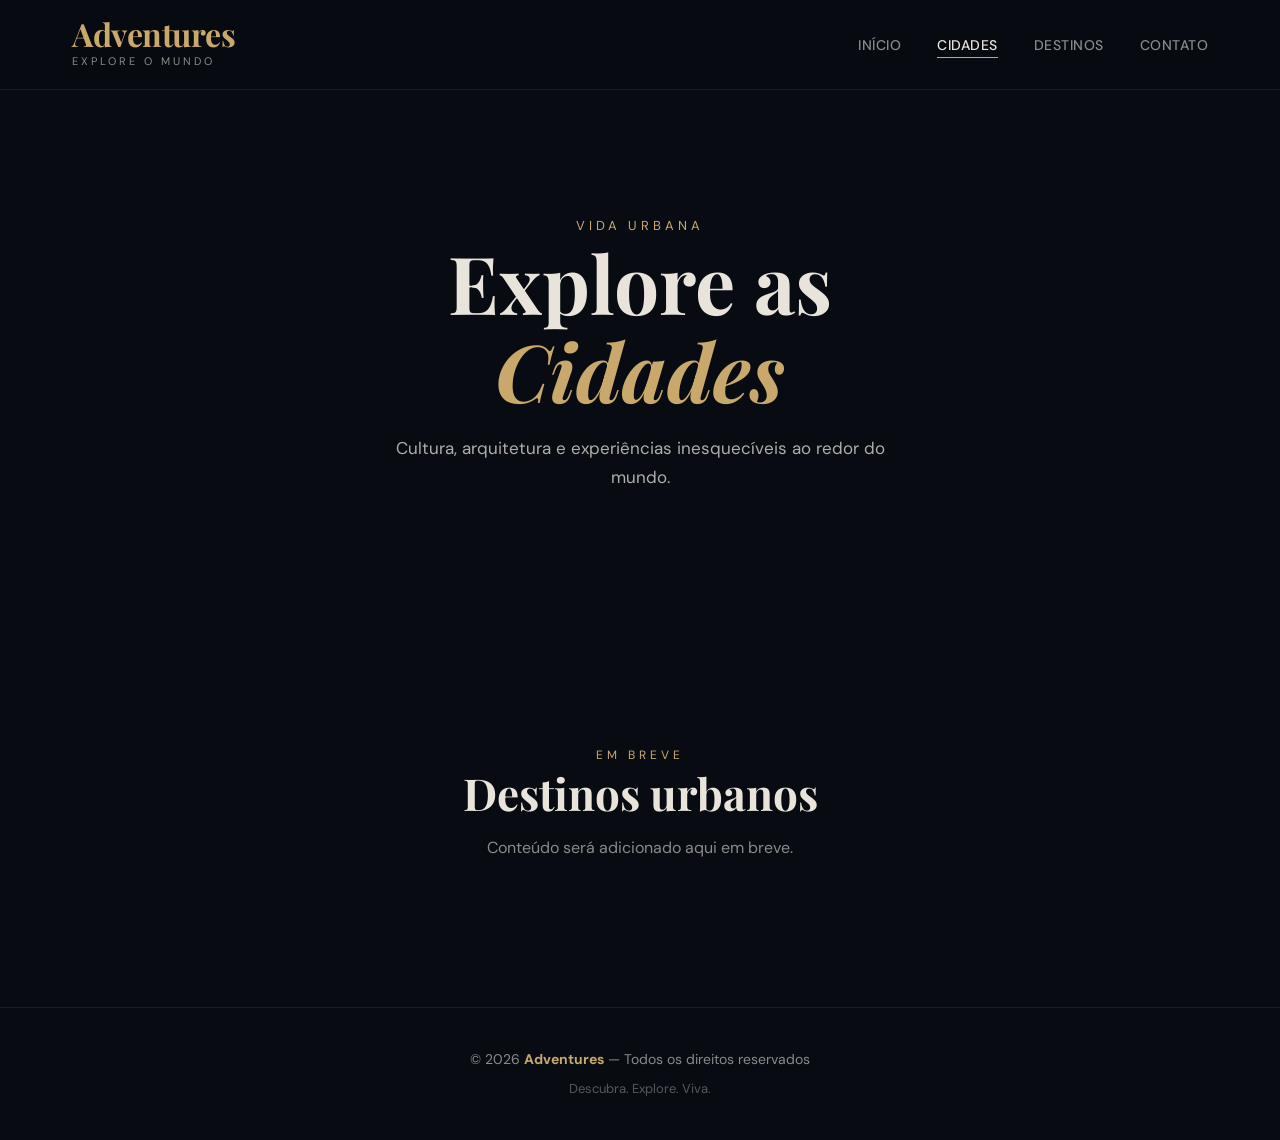
==== cidades.html @ 423bcbfc "Criação de paginas Criei algumas paginas simples sem conteudo real da aba cards/destinos, que quando" ====
<!DOCTYPE html>
<html lang="pt-BR">
<head>
  <meta charset="UTF-8">
  <meta name="viewport" content="width=device-width, initial-scale=1.0">
  <title>Cidades | Adventures</title>

  <!-- MESMO CSS -->
  <link rel="stylesheet" href="style.css">

  <!-- FONTES -->
  <link href="https://fonts.googleapis.com/css2?family=Playfair+Display:wght@400;700&family=DM+Sans:wght@400;500;700&display=swap" rel="stylesheet">
</head>

<body>

<!-- HEADER -->
<header class="header">
  <div class="header-inner">

    <div class="logo">
      <h1>Adventures</h1>
      <span class="logo-tagline">Explore o mundo</span>
    </div>

    <nav class="menu">
      <ul>
        <li><a href="index.html">Início</a></li>
        <li><a href="#" class="active">Cidades</a></li>
        <li><a href="index.html#destinos">Destinos</a></li>
        <li><a href="index.html#contato">Contato</a></li>
      </ul>
    </nav>

  </div>
</header>

<!-- HERO -->
<section class="banner" style="height: 60vh;">
  <div class="banner-overlay"></div>

  <div class="banner-content">
    <span class="banner-eyebrow">Vida urbana</span>
    <h2>Explore as <em>Cidades</em></h2>
    <p class="banner-sub">
      Cultura, arquitetura e experiências inesquecíveis ao redor do mundo.
    </p>
  </div>
</section>

<!-- SEÇÃO VAZIA (PRONTA PRA USO) -->
<section class="section">

  <div class="section-header">
    <span class="section-eyebrow">Em breve</span>
    <h2>Destinos urbanos</h2>
    <p class="section-sub">
      Conteúdo será adicionado aqui em breve.
    </p>
  </div>

</section>

<!-- FOOTER -->
<footer class="footer">
  <p>© 2026 <strong>Adventures</strong> — Todos os direitos reservados</p>
  <p class="footer-sub">Descubra. Explore. Viva.</p>
</footer>

</body>
</html>
---- style.css ----
/* ============================================================
   Adventures – style.css
   Tema: Viagens | Design: Dark luxury editorial
   ============================================================ */

/* ---------- VARIÁVEIS ---------- */
:root {
  --bg:        #080c12;
  --bg-alt:    #0f1420;
  --surface:   #141923;
  --border:    rgba(255,255,255,0.08);
  --text:      #e8e4dc;
  --text-muted:#8a8a8a;
  --accent:    #c9a86c;       /* dourado */
  --accent-2:  #4a90d9;       /* azul */
  --radius:    12px;
  --font-head: 'Playfair Display', Georgia, serif;
  --font-body: 'DM Sans', Arial, sans-serif;
  --shadow:    0 16px 40px rgba(0,0,0,0.5);
  --transition:0.35s ease;
}

/* ---------- RESET & BASE ---------- */
*, *::before, *::after {
  margin: 0;
  padding: 0;
  box-sizing: border-box;
}

html {
  scroll-behavior: smooth;
}

body {
  background: var(--bg);
  color: var(--text);
  font-family: var(--font-body);
  font-size: 16px;
  line-height: 1.7;
  -webkit-font-smoothing: antialiased;
}

img {
  display: block;
  max-width: 100%;
}

a {
  color: inherit;
  text-decoration: none;
}

/* Classe para leitores de tela apenas */
.sr-only {
  position: absolute;
  width: 1px; height: 1px;
  padding: 0; margin: -1px;
  overflow: hidden;
  clip: rect(0,0,0,0);
  white-space: nowrap;
  border: 0;
}

/* ---------- HEADER ---------- */
.header {
  position: sticky;
  top: 0;
  z-index: 100;
  background: rgba(8, 12, 18, 0.92);
  backdrop-filter: blur(12px);
  -webkit-backdrop-filter: blur(12px);
  border-bottom: 1px solid var(--border);
}

.header-inner {
  max-width: 1200px;
  margin: 0 auto;
  padding: 18px 32px;
  display: flex;
  align-items: center;
  justify-content: space-between;
  gap: 24px;
}

.logo h1 {
  font-family: var(--font-head);
  font-size: 32px;
  font-weight: 700;
  color: var(--accent);
  letter-spacing: -0.5px;
  line-height: 1;
}

.logo-tagline {
  font-size: 11px;
  color: var(--text-muted);
  letter-spacing: 3px;
  text-transform: uppercase;
  display: block;
  margin-top: 2px;
}

/* MENU */
.menu ul {
  list-style: none;
  display: flex;
  gap: 36px;
}

.menu a {
  font-size: 14px;
  font-weight: 500;
  color: var(--text-muted);
  letter-spacing: 0.5px;
  text-transform: uppercase;
  transition: color var(--transition);
  padding-bottom: 4px;
  position: relative;
}

.menu a::after {
  content: '';
  position: absolute;
  bottom: 0; left: 0;
  width: 0; height: 1px;
  background: var(--accent);
  transition: width var(--transition);
}

.menu a:hover,
.menu a.active {
  color: var(--text);
}

.menu a:hover::after,
.menu a.active::after {
  width: 100%;
}

/* HAMBURGUER */
.menu-toggle {
  display: none;
  flex-direction: column;
  gap: 5px;
  background: none;
  border: none;
  cursor: pointer;
  padding: 4px;
}

.menu-toggle span {
  display: block;
  width: 24px;
  height: 2px;
  background: var(--text);
  border-radius: 2px;
  transition: var(--transition);
}

.menu-toggle.open span:nth-child(1) { transform: translateY(7px) rotate(45deg); }
.menu-toggle.open span:nth-child(2) { opacity: 0; }
.menu-toggle.open span:nth-child(3) { transform: translateY(-7px) rotate(-45deg); }

/* ---------- BANNER / HERO ---------- */
.banner {
  position: relative;
  height: 100vh;
  min-height: 560px;
  background: url('https://images.unsplash.com/photo-1506905925346-21bda4d32df4?w=1600&q=85')
              center / cover no-repeat;
  display: flex;
  align-items: center;
  justify-content: center;
  text-align: center;
  overflow: hidden;
}



.banner-overlay {
  position: absolute;
  inset: 0;
  background: linear-gradient(
    to bottom,
    rgba(8,12,18,0.3) 0%,
    rgba(8,12,18,0.55) 50%,
    rgba(8,12,18,0.85) 100%
  );
}

.banner-content {
  position: relative;
  z-index: 1;
  max-width: 700px;
  padding: 0 24px;
  animation: fadeUp 1s ease both;
}

.banner-eyebrow {
  font-size: 13px;
  letter-spacing: 4px;
  text-transform: uppercase;
  color: var(--accent);
  margin-bottom: 20px;
}

.banner-content h2 {
  font-family: var(--font-head);
  font-size: clamp(40px, 7vw, 80px);
  font-weight: 700;
  line-height: 1.1;
  margin-bottom: 20px;
}

.banner-content h2 em {
  font-style: italic;
  color: var(--accent);
}

.banner-sub {
  font-size: 17px;
  color: rgba(232,228,220,0.75);
  margin-bottom: 36px;
  max-width: 500px;
  margin-left: auto;
  margin-right: auto;
}

/* Scroll indicator */
.scroll-indicator {
  position: absolute;
  bottom: 36px;
  left: 50%;
  transform: translateX(-50%);
  width: 28px; height: 44px;
  border: 2px solid rgba(255,255,255,0.3);
  border-radius: 14px;
  display: flex;
  align-items: flex-start;
  justify-content: center;
  padding-top: 6px;
}

.scroll-indicator span {
  display: block;
  width: 4px; height: 8px;
  background: var(--accent);
  border-radius: 2px;
  animation: scrollBounce 1.8s infinite;
}

/* ---------- BOTÕES ---------- */
.btn-primary {
  display: inline-block;
  padding: 14px 36px;
  background: var(--accent);
  color: #080c12;
  font-family: var(--font-body);
  font-size: 14px;
  font-weight: 600;
  letter-spacing: 1px;
  text-transform: uppercase;
  border-radius: var(--radius);
  border: none;
  cursor: pointer;
  transition: background var(--transition), transform var(--transition), box-shadow var(--transition);
}

.btn-primary:hover {
  background: #d9b87a;
  transform: translateY(-2px);
  box-shadow: 0 8px 24px rgba(201,168,108,0.4);
}

.btn-primary:focus-visible {
  outline: 2px solid var(--accent);
  outline-offset: 4px;
}

.btn-full { width: 100%; text-align: center; }

/* ---------- SECTIONS ---------- */
.section {
  padding: 90px 32px;
  max-width: 1200px;
  margin: 0 auto;
}

.section-alt {
  background: var(--bg-alt);
  max-width: 100%;
  padding: 90px 32px;
}

.section-alt > * {
  max-width: 1200px;
  margin-left: auto;
  margin-right: auto;
}

.section-header {
  text-align: center;
  margin-bottom: 56px;
}

.section-eyebrow {
  font-size: 12px;
  letter-spacing: 4px;
  text-transform: uppercase;
  color: var(--accent);
  margin-bottom: 12px;
}

.section-header h2 {
  font-family: var(--font-head);
  font-size: clamp(28px, 4vw, 44px);
  font-weight: 700;
  margin-bottom: 14px;
  line-height: 1.2;
}

.section-sub {
  color: var(--text-muted);
  font-size: 16px;
  max-width: 500px;
  margin: 0 auto;
}

/* ---------- CARDS ---------- */
.cards {
  display: grid;
  grid-template-columns: repeat(auto-fill, minmax(270px, 1fr));
  gap: 28px;
}

.card {
  background: var(--surface);
  border-radius: var(--radius);
  overflow: hidden;
  box-shadow: var(--shadow);
  border: 1px solid var(--border);
  transition: transform var(--transition), box-shadow var(--transition);
  cursor: pointer;
}

.card:hover,
.card:focus {
  transform: translateY(-6px);
  box-shadow: 0 24px 56px rgba(0,0,0,0.6);
  outline: none;
}

.card:focus-visible {
  outline: 2px solid var(--accent);
  outline-offset: 3px;
}

.card-img-wrap {
  position: relative;
  overflow: hidden;
}

.card-img-wrap img {
  width: 100%;
  height: 210px;
  object-fit: cover;
  transition: transform 0.5s ease;
}

.card:hover .card-img-wrap img {
  transform: scale(1.07);
}

.card-badge {
  position: absolute;
  top: 14px; left: 14px;
  background: rgba(8,12,18,0.75);
  backdrop-filter: blur(6px);
  color: var(--accent);
  font-size: 12px;
  font-weight: 600;
  letter-spacing: 1px;
  text-transform: uppercase;
  padding: 5px 12px;
  border-radius: 20px;
  border: 1px solid rgba(201,168,108,0.3);
}

.card-content {
  padding: 22px;
}

.card-content h3 {
  font-family: var(--font-head);
  font-size: 20px;
  margin-bottom: 8px;
}

.card-content p {
  color: var(--text-muted);
  font-size: 14px;
  margin-bottom: 16px;
}

.card-link {
  font-size: 13px;
  font-weight: 600;
  color: var(--accent);
  letter-spacing: 0.5px;
  transition: letter-spacing var(--transition);
}

.card-link:hover {
  letter-spacing: 1.5px;
}

/* ---------- DICAS ---------- */
.tips-grid {
  display: grid;
  grid-template-columns: repeat(auto-fill, minmax(220px, 1fr));
  gap: 28px;
  max-width: 1200px;
  margin: 0 auto;
}

.tip-item {
  cursor:pointer;
  background: var(--surface);
  border: 1px solid var(--border);
  border-radius: var(--radius);
  padding: 28px 24px;
  text-align: center;
  transition: border-color var(--transition), transform var(--transition);
}

.tip-item:hover {
  border-color: var(--accent);
  transform: translateY(-4px);
}

.tip-icon {
  font-size: 36px;
  display: block;
  margin-bottom: 14px;
}

.tip-item h4 {
  font-family: var(--font-head);
  font-size: 17px;
  margin-bottom: 8px;
}

.tip-item p {
  font-size: 13px;
  color: var(--text-muted);
}

/* ---------- BUSCA ---------- */
.search-wrap {
  display: flex;
  gap: 12px;
  max-width: 560px;
  margin: 0 auto 20px;
  flex-wrap: wrap;
}

.search-input {
  flex: 1;
  min-width: 200px;
  padding: 14px 20px;
  background: var(--surface);
  border: 1px solid var(--border);
  border-radius: var(--radius);
  color: var(--text);
  font-family: var(--font-body);
  font-size: 15px;
  transition: border-color var(--transition);
  outline: none;
}

.search-input:focus {
  border-color: var(--accent);
}

.search-input::placeholder {
  color: var(--text-muted);
}

.btn-search {
  padding: 14px 28px;
  background: var(--accent);
  color: #080c12;
  border: none;
  border-radius: var(--radius);
  font-family: var(--font-body);
  font-size: 14px;
  font-weight: 600;
  cursor: pointer;
  transition: background var(--transition), transform var(--transition);
  white-space: nowrap;
}

.btn-search:hover {
  background: #d9b87a;
  transform: translateY(-1px);
}

.btn-search:focus-visible {
  outline: 2px solid var(--accent);
  outline-offset: 4px;
}

.search-result {
  text-align: center;
  font-size: 15px;
  color: var(--accent);
  min-height: 24px;
  transition: opacity 0.3s;
}

/* ---------- FORMULÁRIO ---------- */
.contact-form {
  max-width: 620px;
  margin: 0 auto;
  display: flex;
  flex-direction: column;
  gap: 20px;
}

.form-group {
  display: flex;
  flex-direction: column;
  gap: 7px;
}

.form-group label {
  font-size: 13px;
  font-weight: 500;
  letter-spacing: 0.5px;
  text-transform: uppercase;
  color: var(--text-muted);
}

.form-group label span {
  color: #e05c5c;
}

.form-group input,
.form-group textarea,
.form-group select {
  padding: 13px 16px;
  background: var(--surface);
  border: 1px solid var(--border);
  border-radius: var(--radius);
  color: var(--text);
  font-family: var(--font-body);
  font-size: 15px;
  outline: none;
  transition: border-color var(--transition);
  resize: vertical;
}

.form-group input:focus,
.form-group textarea:focus,
.form-group select:focus {
  border-color: var(--accent);
}

.form-group select {
  cursor: pointer;
  appearance: none;
  background-image: url("data:image/svg+xml,%3Csvg xmlns='http://www.w3.org/2000/svg' width='12' height='8' viewBox='0 0 12 8'%3E%3Cpath fill='%238a8a8a' d='M6 8L0 0h12z'/%3E%3C/svg%3E");
  background-repeat: no-repeat;
  background-position: right 16px center;
}

.form-group select option {
  background: var(--surface);
}

.field-error {
  font-size: 12px;
  color: #e05c5c;
  min-height: 16px;
}

.form-success {
  text-align: center;
  color: #5cb85c;
  font-size: 15px;
  min-height: 20px;
}

/* ---------- FOOTER ---------- */
.footer {
  text-align: center;
  padding: 40px 32px;
  border-top: 1px solid var(--border);
  color: var(--text-muted);
  font-size: 14px;
}

.footer strong {
  color: var(--accent);
}

.footer-sub {
  margin-top: 6px;
  font-size: 13px;
  opacity: 0.6;
}

/* ---------- BOTÃO VOLTAR AO TOPO ---------- */
.back-to-top {
  position: fixed;
  bottom: 28px;
  right: 28px;
  width: 46px; height: 46px;
  background: var(--accent);
  color: #080c12;
  border: none;
  border-radius: 50%;
  font-size: 18px;
  font-weight: 700;
  cursor: pointer;
  display: flex;
  align-items: center;
  justify-content: center;
  box-shadow: 0 4px 20px rgba(201,168,108,0.4);
  transition: opacity var(--transition), transform var(--transition);
  opacity: 0;
  pointer-events: none;
  z-index: 200;
}

.back-to-top.visible {
  opacity: 1;
  pointer-events: auto;
}

.back-to-top:hover {
  transform: translateY(-3px);
}

.back-to-top:focus-visible {
  outline: 2px solid var(--accent);
  outline-offset: 4px;
}

/* ---------- ANIMAÇÕES ---------- */
@keyframes fadeUp {
  from { opacity: 0; transform: translateY(30px); }
  to   { opacity: 1; transform: translateY(0); }
}

@keyframes scrollBounce {
  0%, 100% { transform: translateY(0); opacity: 1; }
  60%       { transform: translateY(14px); opacity: 0.3; }
}

/* Animação de entrada dos elementos */
.card,
.tip-item {
  opacity: 0;
  transform: translateY(24px);
  transition: opacity 0.55s ease, transform 0.55s ease, box-shadow var(--transition);
}

.card.visible,
.tip-item.visible {
  opacity: 1;
  transform: translateY(0);
}

/* ---------- RESPONSIVIDADE ---------- */

/* Tablet */
@media (max-width: 900px) {
  .section { padding: 70px 24px; }
  .section-alt { padding: 70px 24px; }
  .banner-content h2 { font-size: 48px; }
}

/* Mobile */
@media (max-width: 640px) {
  .header-inner { padding: 16px 20px; }

  /* Hamburguer visível */
  .menu-toggle { display: flex; }

  /* Menu mobile */
  .menu {
    position: absolute;
    top: 100%;
    left: 0; right: 0;
    background: rgba(8,12,18,0.97);
    backdrop-filter: blur(12px);
    border-bottom: 1px solid var(--border);
    max-height: 0;
    overflow: hidden;
    transition: max-height 0.4s ease;
  }

  .menu.open {
    max-height: 300px;
  }

  .menu ul {
    flex-direction: column;
    gap: 0;
    padding: 12px 0;
  }

  .menu a {
    display: block;
    padding: 14px 24px;
    font-size: 15px;
    text-transform: none;
    letter-spacing: 0;
  }

  .menu a::after { display: none; }

  .banner { height: 85vh; }
  .banner-content h2 { font-size: 36px; }
  .banner-sub { font-size: 15px; }

  .section { padding: 60px 20px; }
  .section-alt { padding: 60px 20px; }

  .cards { grid-template-columns: 1fr; }
  .tips-grid { grid-template-columns: 1fr 1fr; }

  .search-wrap { flex-direction: column; }
  .btn-search { width: 100%; }

  .back-to-top { bottom: 20px; right: 20px; width: 40px; height: 40px; font-size: 16px; }
}

@media (max-width: 400px) {
  .tips-grid { grid-template-columns: 1fr; }
  .logo h1 { font-size: 26px; }
}
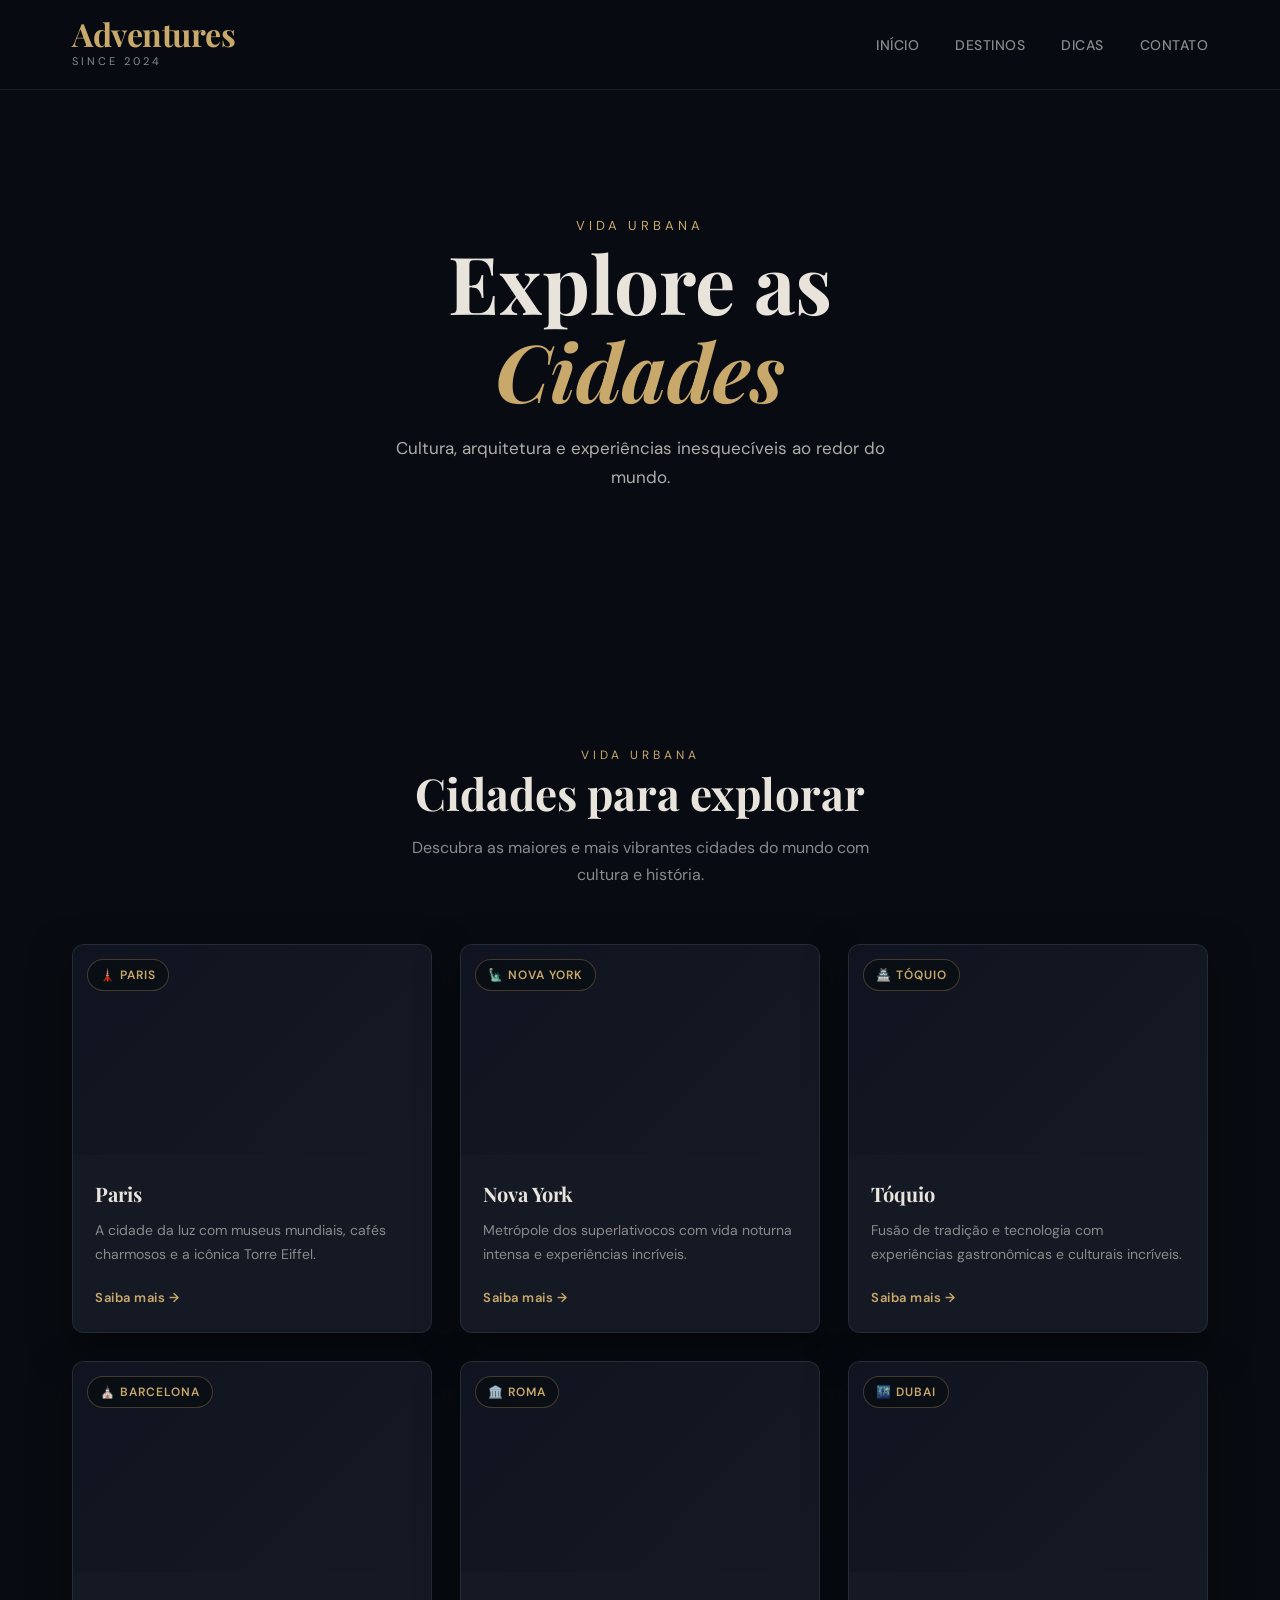
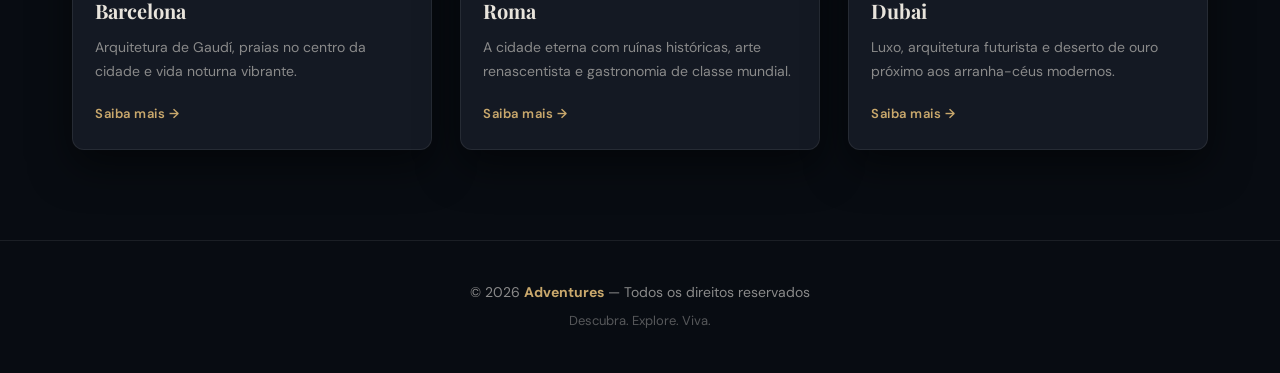
==== commit a823d9ee: "feat: :art: Criação de card especificos e ajuste de funcionalidade do header" ====
--- a/cidades.html
+++ b/cidades.html
@@ -15,23 +15,26 @@
 <body>
 
 <!-- HEADER -->
-<header class="header">
+<header class="header" role="banner">
   <div class="header-inner">
-
     <div class="logo">
       <h1>Adventures</h1>
-      <span class="logo-tagline">Explore o mundo</span>
+      <span class="logo-tagline">since 2024</span>
     </div>
 
-    <nav class="menu">
+    <!-- Botão hamburguer para mobile -->
+    <button class="menu-toggle" id="menuToggle" aria-label="Abrir menu" aria-expanded="false" aria-controls="mainMenu">
+      <span></span><span></span><span></span>
+    </button>
+
+    <nav class="menu" id="mainMenu" role="navigation" aria-label="Menu principal">
       <ul>
         <li><a href="index.html">Início</a></li>
-        <li><a href="#" class="active">Cidades</a></li>
         <li><a href="index.html#destinos">Destinos</a></li>
+        <li><a href="index.html#dicas">Dicas</a></li>
         <li><a href="index.html#contato">Contato</a></li>
       </ul>
     </nav>
-
   </div>
 </header>
 
@@ -48,15 +51,95 @@
   </div>
 </section>
 
-<!-- SEÇÃO VAZIA (PRONTA PRA USO) -->
+<!-- SEÇÃO DE DESTINOS -->
 <section class="section">
 
   <div class="section-header">
-    <span class="section-eyebrow">Em breve</span>
-    <h2>Destinos urbanos</h2>
+    <span class="section-eyebrow">Vida urbana</span>
+    <h2>Cidades para explorar</h2>
     <p class="section-sub">
-      Conteúdo será adicionado aqui em breve.
+      Descubra as maiores e mais vibrantes cidades do mundo com cultura e história.
     </p>
+  </div>
+
+  <div class="cards">
+    <!-- Cidade 1 -->
+    <article class="card" tabindex="0">
+      <div class="card-img-wrap">
+        <div class="card-img-placeholder"></div>
+        <span class="card-badge">🗼 Paris</span>
+      </div>
+      <div class="card-content">
+        <h3>Paris</h3>
+        <p>A cidade da luz com museus mundiais, cafés charmosos e a icônica Torre Eiffel.</p>
+        <a href="#" class="card-link">Saiba mais →</a>
+      </div>
+    </article>
+
+    <!-- Cidade 2 -->
+    <article class="card" tabindex="0">
+      <div class="card-img-wrap">
+        <div class="card-img-placeholder"></div>
+        <span class="card-badge">🗽 Nova York</span>
+      </div>
+      <div class="card-content">
+        <h3>Nova York</h3>
+        <p>Metrópole dos superlativocos com vida noturna intensa e experiências incríveis.</p>
+        <a href="#" class="card-link">Saiba mais →</a>
+      </div>
+    </article>
+
+    <!-- Cidade 3 -->
+    <article class="card" tabindex="0">
+      <div class="card-img-wrap">
+        <div class="card-img-placeholder"></div>
+        <span class="card-badge">🏯 Tóquio</span>
+      </div>
+      <div class="card-content">
+        <h3>Tóquio</h3>
+        <p>Fusão de tradição e tecnologia com experiências gastronômicas e culturais incríveis.</p>
+        <a href="#" class="card-link">Saiba mais →</a>
+      </div>
+    </article>
+
+    <!-- Cidade 4 -->
+    <article class="card" tabindex="0">
+      <div class="card-img-wrap">
+        <div class="card-img-placeholder"></div>
+        <span class="card-badge">⛪ Barcelona</span>
+      </div>
+      <div class="card-content">
+        <h3>Barcelona</h3>
+        <p>Arquitetura de Gaudí, praias no centro da cidade e vida noturna vibrante.</p>
+        <a href="#" class="card-link">Saiba mais →</a>
+      </div>
+    </article>
+
+    <!-- Cidade 5 -->
+    <article class="card" tabindex="0">
+      <div class="card-img-wrap">
+        <div class="card-img-placeholder"></div>
+        <span class="card-badge">🏛️ Roma</span>
+      </div>
+      <div class="card-content">
+        <h3>Roma</h3>
+        <p>A cidade eterna com ruínas históricas, arte renascentista e gastronomia de classe mundial.</p>
+        <a href="#" class="card-link">Saiba mais →</a>
+      </div>
+    </article>
+
+    <!-- Cidade 6 -->
+    <article class="card" tabindex="0">
+      <div class="card-img-wrap">
+        <div class="card-img-placeholder"></div>
+        <span class="card-badge">🌃 Dubai</span>
+      </div>
+      <div class="card-content">
+        <h3>Dubai</h3>
+        <p>Luxo, arquitetura futurista e deserto de ouro próximo aos arranha-céus modernos.</p>
+        <a href="#" class="card-link">Saiba mais →</a>
+      </div>
+    </article>
   </div>
 
 </section>
@@ -67,5 +150,6 @@
   <p class="footer-sub">Descubra. Explore. Viva.</p>
 </footer>
 
+<script src="script.js"></script>
 </body>
 </html>
--- a/style.css
+++ b/style.css
@@ -367,7 +367,24 @@
   transition: transform 0.5s ease;
 }
 
-.card:hover .card-img-wrap img {
+.card-img-placeholder {
+  width: 100%;
+  height: 210px;
+  background: linear-gradient(135deg, var(--bg-alt) 0%, var(--surface) 100%);
+  display: flex;
+  align-items: center;
+  justify-content: center;
+  font-size: 4rem;
+  animation: float 3s ease-in-out infinite;
+}
+
+@keyframes float {
+  0%, 100% { transform: translateY(0); }
+  50% { transform: translateY(-10px); }
+}
+
+.card:hover .card-img-wrap img,
+.card:hover .card-img-placeholder {
   transform: scale(1.07);
 }
 
@@ -672,7 +689,200 @@
   transform: translateY(0);
 }
 
-/* ---------- RESPONSIVIDADE ---------- */
+/* ---------- SUB-CARDS (DESTINOS DENTRO DE CATEGORIAS) ---------- */
+.subcards-container {
+  position: fixed;
+  inset: 0;
+  background: rgba(0, 0, 0, 0.8);
+  backdrop-filter: blur(8px);
+  display: flex;
+  align-items: center;
+  justify-content: center;
+  z-index: 300;
+  padding: 20px;
+  opacity: 0;
+  pointer-events: none;
+  transition: opacity 0.35s ease;
+}
+
+.subcards-container.visible {
+  opacity: 1;
+  pointer-events: auto;
+}
+
+.subcards-container.hidden {
+  display: none;
+}
+
+.subcards-content {
+  background: var(--surface);
+  border: 1px solid var(--border);
+  border-radius: 16px;
+  max-width: 1000px;
+  width: 100%;
+  max-height: 85vh;
+  overflow-y: auto;
+  padding: 40px;
+  position: relative;
+  animation: slideUp 0.4s ease;
+}
+
+@keyframes slideUp {
+  from {
+    opacity: 0;
+    transform: translateY(40px);
+  }
+  to {
+    opacity: 1;
+    transform: translateY(0);
+  }
+}
+
+.subcards-close {
+  position: absolute;
+  top: 20px;
+  right: 20px;
+  width: 40px;
+  height: 40px;
+  background: var(--accent);
+  color: #080c12;
+  border: none;
+  border-radius: 50%;
+  font-size: 28px;
+  font-weight: bold;
+  cursor: pointer;
+  display: flex;
+  align-items: center;
+  justify-content: center;
+  transition: background 0.3s ease, transform 0.3s ease;
+  z-index: 301;
+}
+
+.subcards-close:hover {
+  background: #d9b87a;
+  transform: scale(1.1);
+}
+
+.subcards-header {
+  text-align: center;
+  margin-bottom: 28px;
+}
+
+.subcards-header h3 {
+  font-family: var(--font-head);
+  font-size: 32px;
+  color: var(--text);
+  margin-bottom: 8px;
+}
+
+.subcards-grid {
+  display: grid;
+  grid-template-columns: repeat(auto-fill, minmax(250px, 1fr));
+  gap: 20px;
+}
+
+.subcard {
+  background: var(--bg);
+  border: 1px solid var(--border);
+  border-radius: var(--radius);
+  overflow: hidden;
+  transition: transform 0.3s ease, border-color 0.3s ease, box-shadow 0.3s ease;
+  cursor: pointer;
+}
+
+.subcard:hover {
+  transform: translateY(-4px);
+  border-color: var(--accent);
+  box-shadow: 0 12px 32px rgba(201, 168, 108, 0.2);
+}
+
+.subcard-img-placeholder {
+  width: 100%;
+  height: 150px;
+  background: linear-gradient(135deg, var(--bg-alt) 0%, var(--surface) 100%);
+  display: flex;
+  align-items: center;
+  justify-content: center;
+  font-size: 3.5rem;
+}
+
+.subcard-emoji {
+  display: block;
+  animation: float 3s ease-in-out infinite;
+}
+
+@keyframes float {
+  0%, 100% { transform: translateY(0); }
+  50% { transform: translateY(-10px); }
+}
+
+.subcard-content {
+  padding: 16px;
+}
+
+.subcard-content h4 {
+  font-family: var(--font-head);
+  font-size: 17px;
+  color: var(--text);
+  margin-bottom: 6px;
+}
+
+.subcard-content p {
+  font-size: 13px;
+  color: var(--text-muted);
+  line-height: 1.5;
+}
+
+/* ---------- RESPONSIVIDADE PARA SUB-CARDS ---------- */
+@media (max-width: 640px) {
+  .subcards-content {
+    padding: 30px 20px;
+  }
+
+  .subcards-close {
+    width: 36px;
+    height: 36px;
+    font-size: 24px;
+    top: 15px;
+    right: 15px;
+  }
+
+  .subcards-header h3 {
+    font-size: 24px;
+  }
+
+  .subcards-grid {
+    grid-template-columns: 1fr;
+  }
+
+  .subcard-img-placeholder {
+    height: 120px;
+    font-size: 3rem;
+  }
+}
+
+/* ---------- ANIMAÇÕES DE ENTRADA PARA SUB-CARDS ---------- */
+.subcard {
+  animation: fadeInSubcard 0.5s ease both;
+}
+
+.subcard:nth-child(1) { animation-delay: 0.05s; }
+.subcard:nth-child(2) { animation-delay: 0.1s; }
+.subcard:nth-child(3) { animation-delay: 0.15s; }
+.subcard:nth-child(4) { animation-delay: 0.2s; }
+.subcard:nth-child(5) { animation-delay: 0.25s; }
+.subcard:nth-child(6) { animation-delay: 0.3s; }
+
+@keyframes fadeInSubcard {
+  from {
+    opacity: 0;
+    transform: scale(0.9);
+  }
+  to {
+    opacity: 1;
+    transform: scale(1);
+  }
+}
 
 /* Tablet */
 @media (max-width: 900px) {
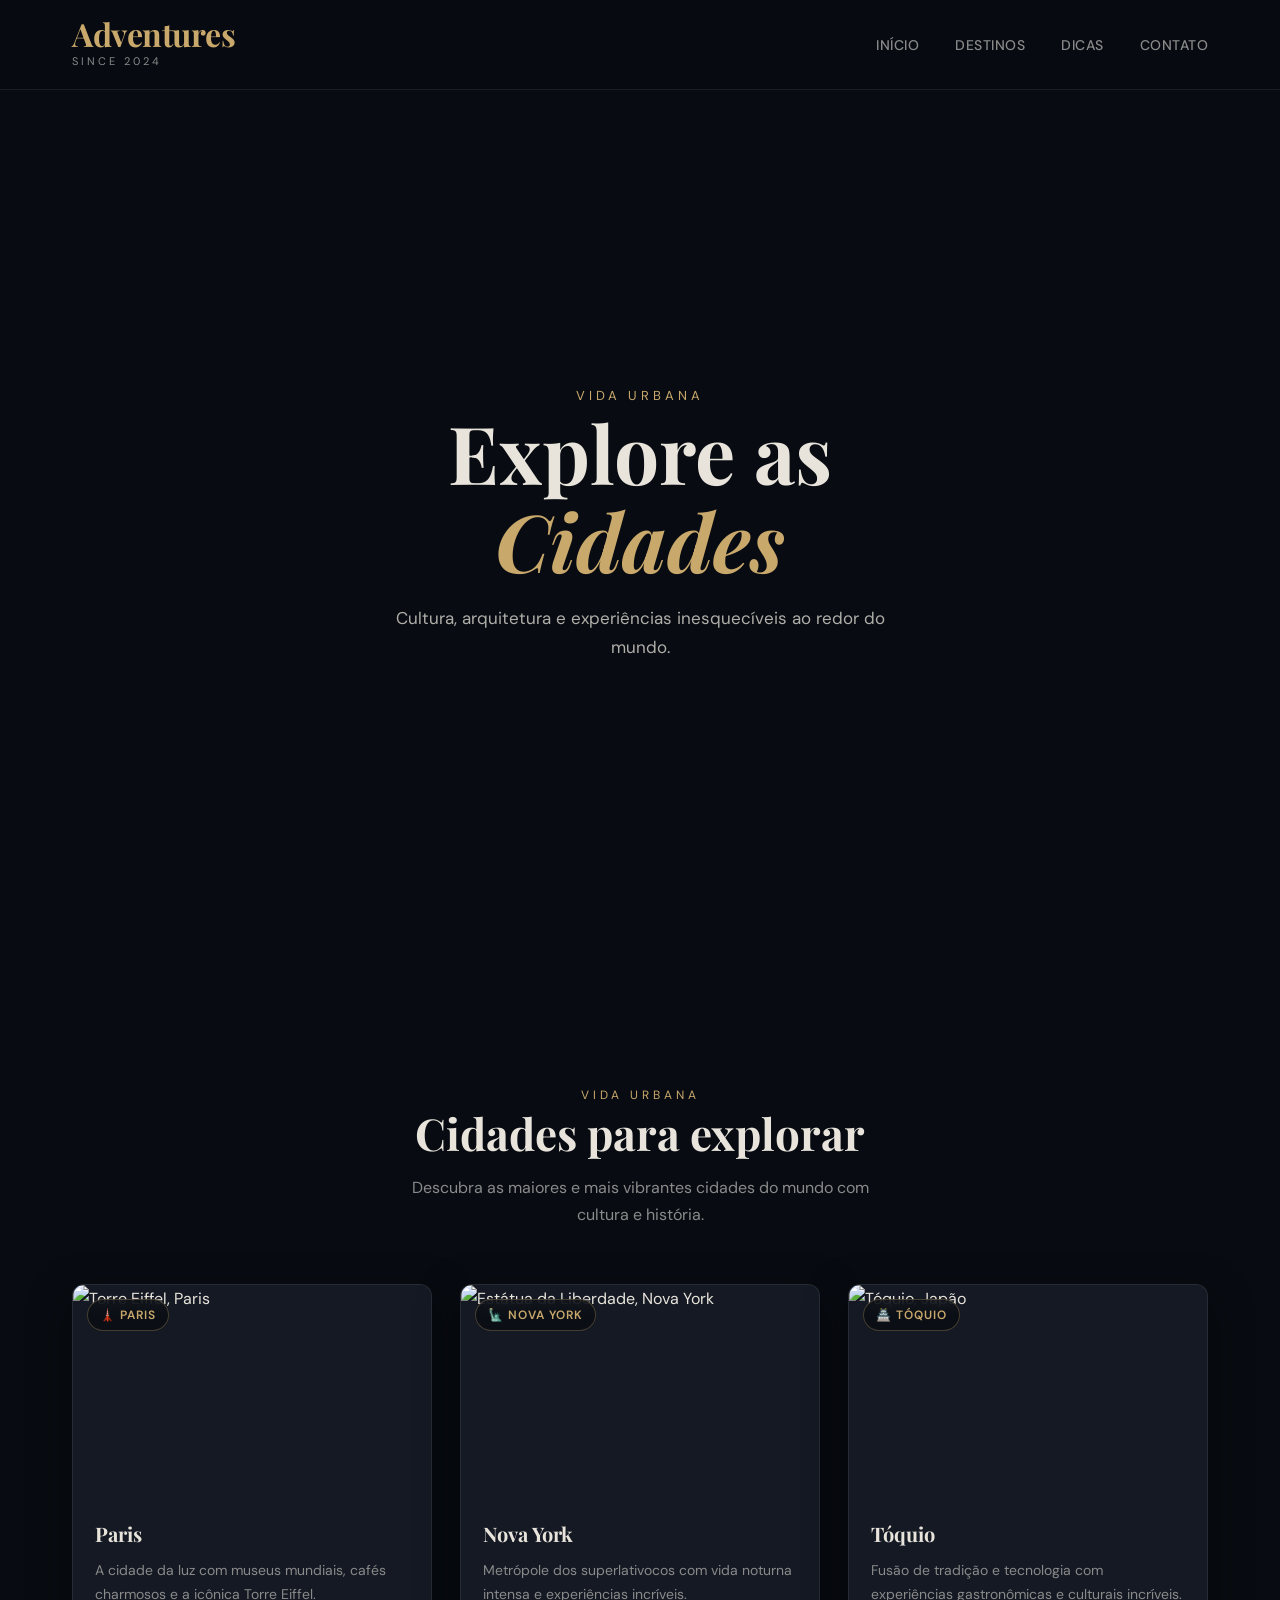
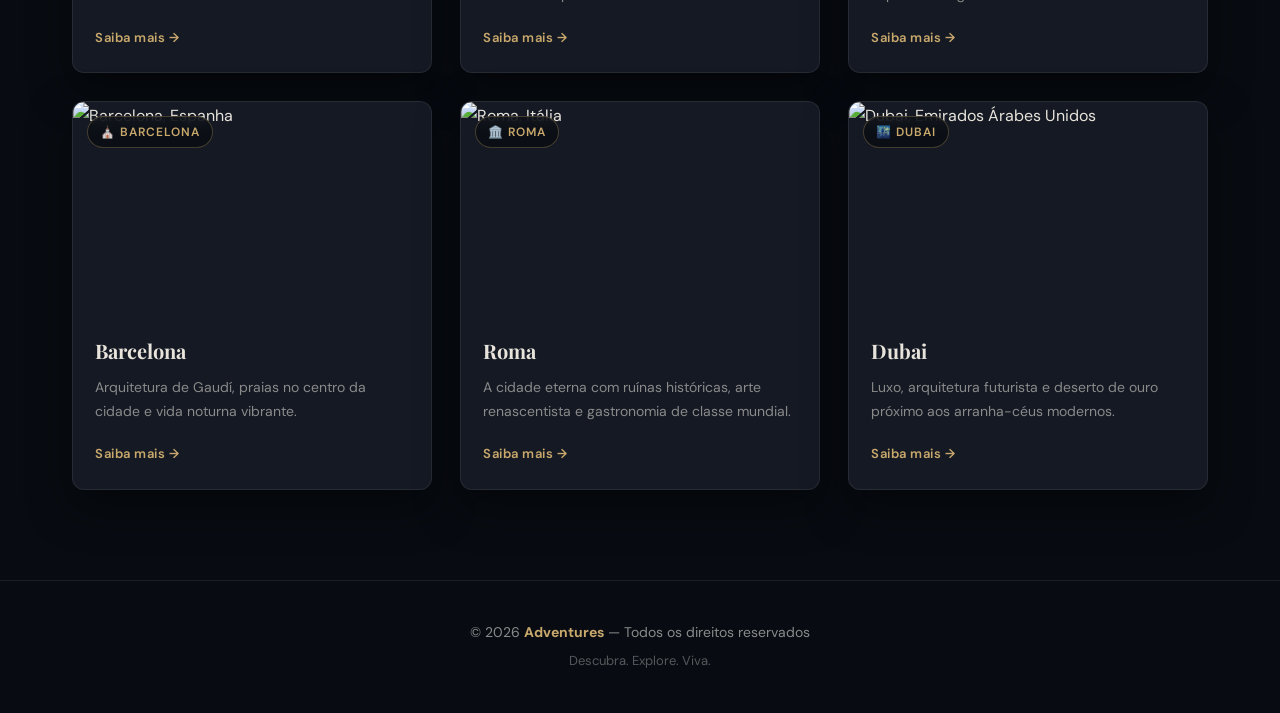
==== commit c4b794ad: "style: :ambulance: Adicionado imagens nos card especifico de cidades e deserto" ====
--- a/cidades.html
+++ b/cidades.html
@@ -39,7 +39,7 @@
 </header>
 
 <!-- HERO -->
-<section class="banner" style="height: 60vh;">
+<section class="banner" style="background:url('https://images.unsplash.com/photo-1477959858617-67f85cf4f1df?w=600&q=80') center/cover no-repeat;">
   <div class="banner-overlay"></div>
 
   <div class="banner-content">
@@ -66,7 +66,7 @@
     <!-- Cidade 1 -->
     <article class="card" tabindex="0">
       <div class="card-img-wrap">
-        <div class="card-img-placeholder"></div>
+        <img src="https://img.freepik.com/fotos-premium/vista-aerea-da-torre-eiffel-em-paris_78361-12651.jpg?semt=ais_hybrid&w=740&q=80" alt="Torre Eiffel, Paris" class="card-img">
         <span class="card-badge">🗼 Paris</span>
       </div>
       <div class="card-content">
@@ -79,7 +79,7 @@
     <!-- Cidade 2 -->
     <article class="card" tabindex="0">
       <div class="card-img-wrap">
-        <div class="card-img-placeholder"></div>
+        <img src="https://www.remessaonline.com.br/blog/wp-content/uploads/2022/06/morar-em-nova-york.jpg" alt="Estátua da Liberdade, Nova York" class="card-img">
         <span class="card-badge">🗽 Nova York</span>
       </div>
       <div class="card-content">
@@ -92,7 +92,7 @@
     <!-- Cidade 3 -->
     <article class="card" tabindex="0">
       <div class="card-img-wrap">
-        <div class="card-img-placeholder"></div>
+        <img src="https://img.freepik.com/fotos-gratis/flores-de-cerejeira-e-templo-de-sensoji-em-asakusa-toquio-japao_335224-203.jpg?semt=ais_hybrid&w=740&q=80" alt="Tóquio, Japão" class="card-img">
         <span class="card-badge">🏯 Tóquio</span>
       </div>
       <div class="card-content">
@@ -105,7 +105,7 @@
     <!-- Cidade 4 -->
     <article class="card" tabindex="0">
       <div class="card-img-wrap">
-        <div class="card-img-placeholder"></div>
+        <img src="https://res.cloudinary.com/worldpackers/image/upload/c_limit,f_auto,q_auto,w_1140/u51flp9hsq0mvaxre8tu.jpg" alt="Barcelona, Espanha" class="card-img">
         <span class="card-badge">⛪ Barcelona</span>
       </div>
       <div class="card-content">
@@ -118,7 +118,7 @@
     <!-- Cidade 5 -->
     <article class="card" tabindex="0">
       <div class="card-img-wrap">
-        <div class="card-img-placeholder"></div>
+        <img src="https://thumbs.dreamstime.com/b/coliseu-de-roma-em-no-l%C3%A1cio-it%C3%A1lia-436921283.jpg" alt="Roma, Itália" class="card-img">
         <span class="card-badge">🏛️ Roma</span>
       </div>
       <div class="card-content">
@@ -131,7 +131,7 @@
     <!-- Cidade 6 -->
     <article class="card" tabindex="0">
       <div class="card-img-wrap">
-        <div class="card-img-placeholder"></div>
+        <img src="https://media.istockphoto.com/id/1097789900/de/foto/luftaufnahme-der-insel-dubai-palm-jumeirah-vereinigte-arabische-emirate.jpg?b=1&s=1024x1024&w=0&k=20&c=sodSGYX0KSh9t7nbFdsk44Kl14KNZuaP8lSBursIBwI=" alt="Dubai, Emirados Árabes Unidos" class="card-img">
         <span class="card-badge">🌃 Dubai</span>
       </div>
       <div class="card-content">
